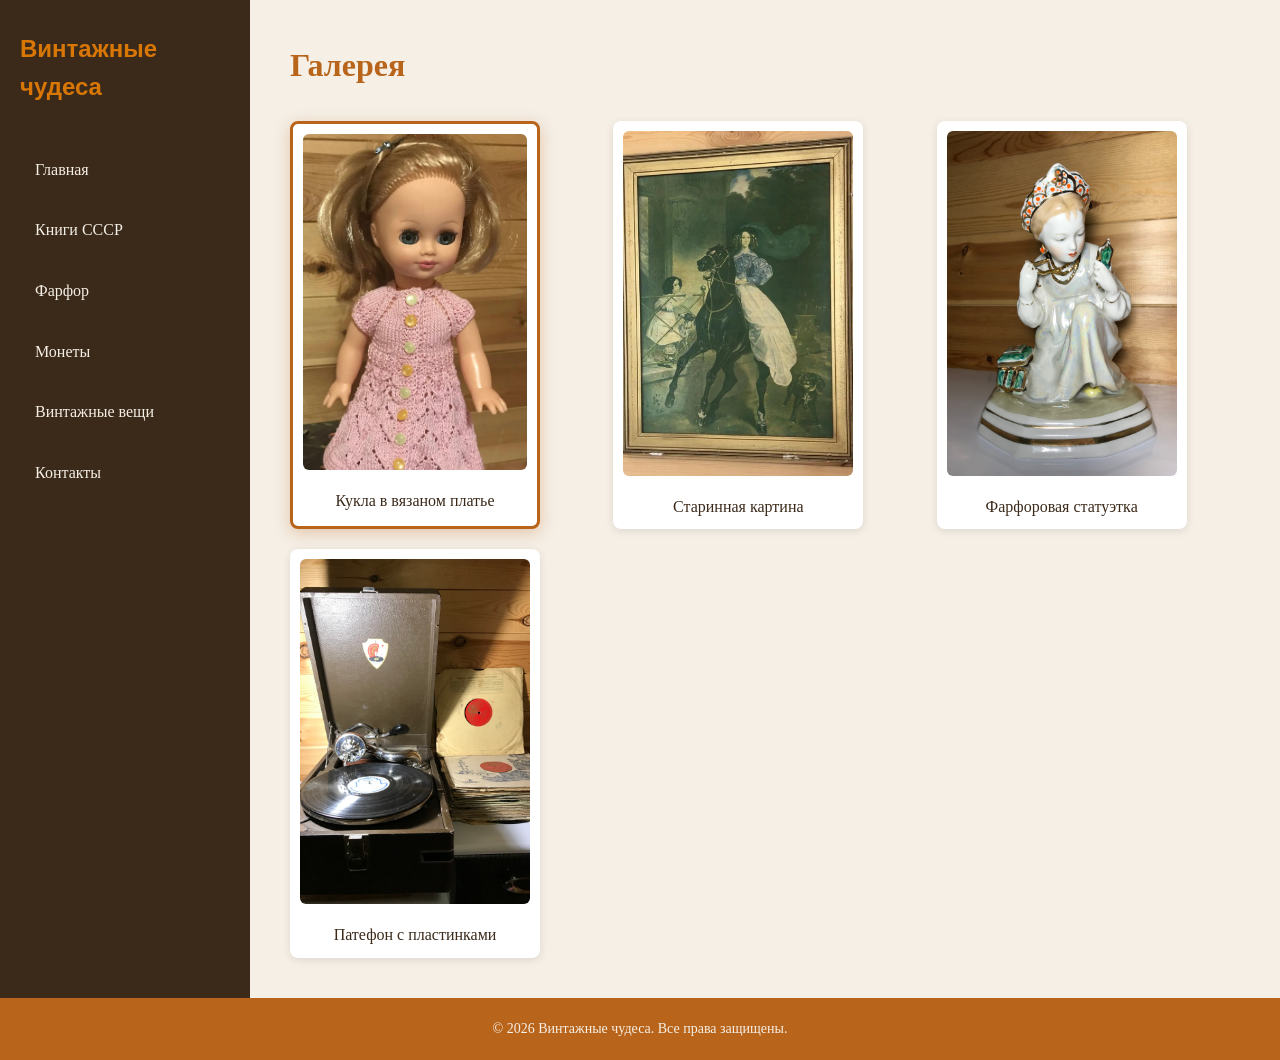
==== index.html @ d5fe7c1d "Добавила apple-touch-icon" ====
<!DOCTYPE html>
<html lang="ru">

<head>
  <meta charset="UTF-8">
  <meta name="viewport" content="width=device-width, initial-scale=1.0">
  <title>Винтажные чудеса — Главная</title>
  <link rel="stylesheet" href="style.css">
  <link rel="icon" type="image/png" href="favicon.png">
  <link rel="apple-touch-icon" href="apple-touch-icon.png">
</head>

<body>
  <div class="container">
    <!-- Боковое меню -->
    <aside class="sidebar">
      <h1 class="logo">Винтажные чудеса</h1>
      <nav class="menu" aria-label="Основное меню">
        <a href="#" class="menu-item">Главная</a>
        <a href="books.html" class="menu-item">Книги СССР</a>
        <a href="farfor.html" class="menu-item">Фарфор</a>
        <a href="money.html" class="menu-item">Монеты</a>
        <a href="vintagethings.html" class="menu-item">Винтажные вещи</a>
        <a href="contacts.html" class="menu-item">Контакты</a>
      </nav>
    </aside>

    <!-- Основной контент -->
    <main class="content">
      <header>
        <h2>Галерея</h2>
      </header>
      <section class="gallery">
        <article class="card card-featured">
          <figure>
            <img src="images/kukla.jpg" alt="Советская кукла в вязаном платье" loading="lazy">
            <figcaption>Кукла в вязаном платье</figcaption>
          </figure>
        </article>

        <article class="card">
          <figure>
            <img src="images/kartina.jpg" alt="Старинная картина в золочёной раме" loading="lazy">
            <figcaption>Старинная картина</figcaption>
          </figure>
        </article>

        <article class="card">
          <figure>
            <img src="images/farfor.jpg" alt="Фарфоровая статуэтка девушки с зеркалом" loading="lazy">
            <figcaption>Фарфоровая статуэтка</figcaption>
          </figure>
        </article>

        <article class="card">
          <figure>
            <img src="images/patefon.jpg" alt="Советский патефон с пластинками" loading="lazy">
            <figcaption>Патефон с пластинками</figcaption>
          </figure>
        </article>

      </section>

    </main>
  </div>

  <!-- Подвал -->
  <footer class="footer">
    <p>© 2026 Винтажные чудеса. Все права защищены.</p>
  </footer>

</body>

</html>
---- style.css ----
* {
  box-sizing: border-box;
  margin: 0;
  padding: 0;
}

/* ===== Цвета и шрифт ===== */
:root {
  --color-bg: #f5efe6;
  --color-text: #3b2a1a;
  --color-accent: #b8651b;
  --color-hover: #d97706;
  --font-main: Georgia, serif;
  --color-white: #fff;
  --shadow-card: 0 2px 8px rgba(0, 0, 0, 0.1);
  --shadow-card-hover: 0 8px 20px rgba(0, 0, 0, 0.15);
}

/* ===== Базовые стили ===== */
body {
  font-family: var(--font-main);
  background-color: var(--color-bg);
  color: var(--color-text);
  line-height: 1.6;
}

/* ===== Контейнер ===== */
.container {
  display: flex;
  min-height: 100vh;
}

/* ===== Боковое меню ===== */
.sidebar {
  width: 250px;
  background-color: var(--color-text);
  color: var(--color-bg);
  padding: 30px 20px;
}

.logo {
  font-size: 24px;
  color: var(--color-hover);
  margin-bottom: 40px;
  font-family: 'Helvetica Neue', Arial, sans-serif;
}

.menu {
  display: flex;
  flex-direction: column;
  gap: 15px;
}

.menu-item {
  color: var(--color-bg);
  text-decoration: none;
  padding: 10px 15px;
  border-radius: 6px;
  transition: all 0.3s;
}

.menu-item:hover {
  background-color: var(--color-hover);
  color: var(--color-white);
}

/* ===== Основной контент ===== */
.content {
  flex: 1;
  padding: 40px;
}

.content h2 {
  font-size: 32px;
  color: var(--color-accent);
  margin-bottom: 30px;
}

/* ===== Галерея ===== */
.gallery {
  display: grid;
  grid-template-columns: repeat(3, 1fr);
  gap: 20px;
}

/* ===== Карточки ===== */
.card {
  background-color: var(--color-white);
  padding: 10px;
  border-radius: 8px;
  box-shadow: var(--shadow-card);
  font-size: 16px;
  max-width: 250px;
  text-align: center;
  display: flex;
  flex-direction: column;
  transition: transform 0.3s, box-shadow 0.3s;
  overflow: hidden;
}

.card:hover {
  transform: translateY(-5px);
  box-shadow: var(--shadow-card-hover);
}

.card-featured {
  border: 3px solid var(--color-accent);
  box-shadow: 0 4px 16px rgba(184, 101, 27, 0.3);
}

.card img {
  width: 100%;
  aspect-ratio: 2 / 3;
  object-fit: cover;
  object-position: center top;
  border-radius: 6px;
  margin-bottom: 10px;
  transition: transform 0.3s;
}

.card:hover img {
  transform: scale(1.05);
}

.card p {
  margin: 0;
  font-size: 16px;
  color: var(--color-text);
}

/* ===== Подвал ===== */
.footer {
  background-color: var(--color-accent);
  color: var(--color-bg);
  text-align: center;
  padding: 20px;
  font-size: 14px;
}

/* ===== Страница Контакты ===== */
.contacts {
  display: flex;
  gap: 30px;
  align-items: flex-start;
  flex-wrap: wrap;
}

.shop-image {
  width: 100%;
  max-width: 400px;
  border-radius: 8px;
  box-shadow: 0 10px 30px rgba(0, 0, 0, 0.5);
}

.shop1-image {
  width: 100%;
  max-width: 400px;
  border-radius: 8px;
  box-shadow: 0 10px 30px rgba(0, 0, 0, 0.5);
}

.contacts-info {
  flex: 1;
  min-width: 250px;
}

.contacts-info p {
  margin-bottom: 15px;
  font-size: 18px;
}

.form-title {
  font-size: 24px;
  color: var(--color-accent);
  margin-bottom: 20px;
}

/* ===== Форма обратной связи ===== */
.contact-form {
  display: flex;
  flex-direction: column;
  gap: 15px;
  max-width: 550px;
  margin-top: 30px;
}

.contact-form label {
  font-weight: 600;
  color: var(--color-text);
}

.contact-form input,
.contact-form textarea {
  padding: 12px;
  border: 1px solid var(--color-accent);
  border-radius: 6px;
  font-size: 16px;
  font-family: inherit;
}

.contact-form textarea {
  min-height: 120px;
  resize: vertical;
}

.contact-form button {
  padding: 12px 24px;
  background-color: var(--color-accent);
  color: var(--color-white);
  border: none;
  border-radius: 6px;
  font-size: 16px;
  cursor: pointer;
  transition: background-color 0.3s;
}

.contact-form button:hover {
  background-color: var(--color-hover);
  transform: scale(1.02);
}

/* ===== Адаптив для телефона ===== */
@media (max-width: 600px) {
  .container {
    flex-direction: column;
  }

  .sidebar {
    width: 100%;
    padding: 20px;
  }

  .logo {
    font-size: 20px;
    margin-bottom: 20px;
  }

  .menu {
    flex-direction: row;
    flex-wrap: wrap;
    gap: 10px;
  }

  .menu-item {
    padding: 8px 12px;
    font-size: 14px;
  }

  .content {
    padding: 20px;
  }

  .content h2 {
    font-size: 24px;
    margin-bottom: 20px;
  }

  .gallery {
    grid-template-columns: 1fr;
    gap: 15px;
  }

  .card {
    max-width: 100%;
    font-size: 16px;
    padding: 20px 15px;
  }
}
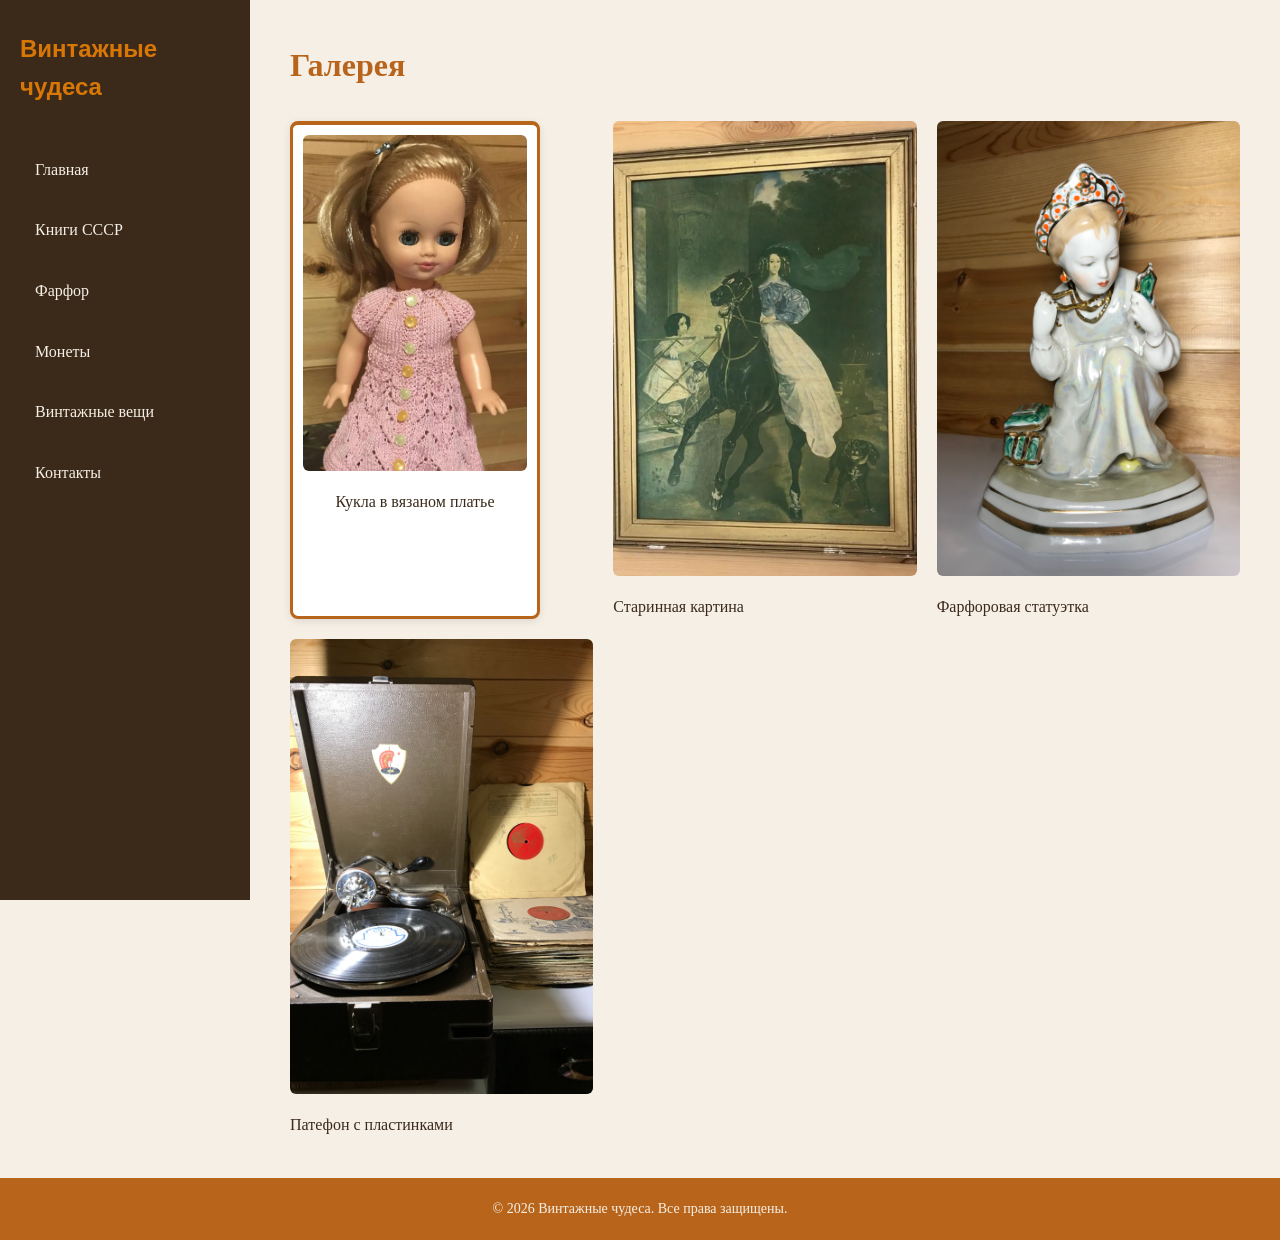
==== commit 62b147a2: "Добавила кнопку Наверх с JavaScript" ====
--- a/index.html
+++ b/index.html
@@ -9,7 +9,9 @@
   <link rel="icon" type="image/png" href="favicon.png">
   <link rel="apple-touch-icon" href="apple-touch-icon.png">
 </head>
-
+<!-- Кнопка "Наверх" -->
+<button class="button-up" aria-label="Наверх">↑</button>
+<script src="script.js"></script>
 <body>
   <div class="container">
     <!-- Боковое меню -->
--- a/style.css
+++ b/style.css
@@ -36,6 +36,10 @@
   background-color: var(--color-text);
   color: var(--color-bg);
   padding: 30px 20px;
+  position: sticky;
+  top: 0;
+  height: 100vh;
+  overflow-y: auto;
 }
 
 .logo {
@@ -84,7 +88,8 @@
 }
 
 /* ===== Карточки ===== */
-.card {
+.card:first-child {
+  border-top: 4px solid var(--color-accent);
   background-color: var(--color-white);
   padding: 10px;
   border-radius: 8px;
@@ -196,6 +201,13 @@
   border-radius: 6px;
   font-size: 16px;
   font-family: inherit;
+}
+
+.contact-form input:focus,
+.contact-form textarea:focus {
+  outline: none;
+  border-color: var(--color-hover);
+  box-shadow: 0 0 0 3px rgba(217, 119, 6, 0.2);
 }
 
 .contact-form textarea {
@@ -214,9 +226,48 @@
   transition: background-color 0.3s;
 }
 
+.contact-form button:active {
+  transform: scale(0.98);
+}
+
 .contact-form button:hover {
   background-color: var(--color-hover);
   transform: scale(1.02);
+}
+
+::selection {
+  background-color: var(--color-accent);
+  color: var(--color-white);
+}
+
+/* ===== Кнопка "Наверх" ===== */
+.button-up {
+  position: fixed;
+  bottom: 30px;
+  right: 30px;
+  width: 50px;
+  height: 50px;
+  border-radius: 50%;
+  background-color: var(--color-accent);
+  color: var(--color-white);
+  border: none;
+  font-size: 24px;
+  cursor: pointer;
+  box-shadow: 0 4px 12px rgba(0, 0, 0, 0.2);
+  transition: background-color 0.3s, transform 0.3s, opacity 0.3s;
+  opacity: 0;
+  visibility: hidden;
+  z-index: 100;
+}
+
+.button-up.visible {
+  opacity: 1;
+  visibility: visible;
+}
+
+.button-up:hover {
+  background-color: var(--color-hover);
+  transform: translateY(-3px);
 }
 
 /* ===== Адаптив для телефона ===== */
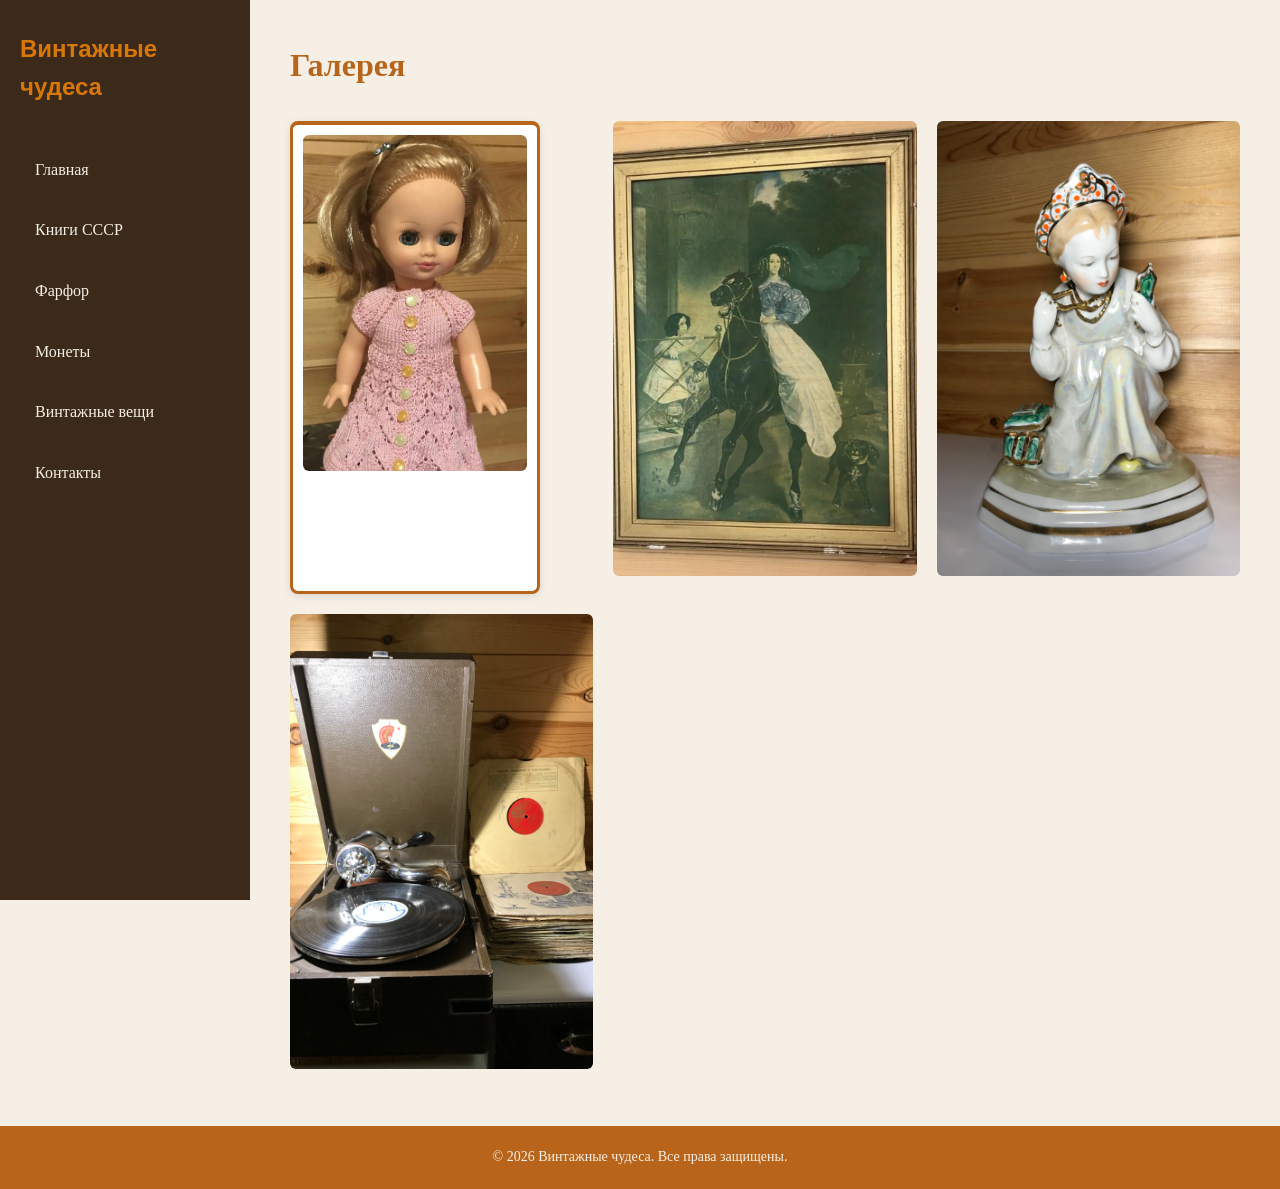
==== commit 0083d049: "Добавила подпись поверх карточки при наведении" ====
--- a/index.html
+++ b/index.html
@@ -9,9 +9,7 @@
   <link rel="icon" type="image/png" href="favicon.png">
   <link rel="apple-touch-icon" href="apple-touch-icon.png">
 </head>
-<!-- Кнопка "Наверх" -->
-<button class="button-up" aria-label="Наверх">↑</button>
-<script src="script.js"></script>
+
 <body>
   <div class="container">
     <!-- Боковое меню -->
@@ -34,28 +32,28 @@
       </header>
       <section class="gallery">
         <article class="card card-featured">
-          <figure>
+          <figure class="card-figure">
             <img src="images/kukla.jpg" alt="Советская кукла в вязаном платье" loading="lazy">
             <figcaption>Кукла в вязаном платье</figcaption>
           </figure>
         </article>
 
         <article class="card">
-          <figure>
+          <figure class="card-figure">
             <img src="images/kartina.jpg" alt="Старинная картина в золочёной раме" loading="lazy">
             <figcaption>Старинная картина</figcaption>
           </figure>
         </article>
 
         <article class="card">
-          <figure>
+          <figure class="card-figure">
             <img src="images/farfor.jpg" alt="Фарфоровая статуэтка девушки с зеркалом" loading="lazy">
             <figcaption>Фарфоровая статуэтка</figcaption>
           </figure>
         </article>
 
         <article class="card">
-          <figure>
+          <figure class="card-figure">
             <img src="images/patefon.jpg" alt="Советский патефон с пластинками" loading="lazy">
             <figcaption>Патефон с пластинками</figcaption>
           </figure>
@@ -71,6 +69,10 @@
     <p>© 2026 Винтажные чудеса. Все права защищены.</p>
   </footer>
 
+<!-- Кнопка "Наверх" -->
+  <button class="button-up" aria-label="Наверх">↑</button>
+  <script src="script.js"></script>
+
 </body>
 
 </html>
--- a/style.css
+++ b/style.css
@@ -87,6 +87,29 @@
   gap: 20px;
 }
 
+/* ===== Подпись поверх карточки ===== */
+.card-figure {
+  position: relative;
+  margin: 0;
+}
+
+.card-figure figcaption {
+  position: absolute;
+  bottom: 10px;
+  left: 10px;
+  right: 10px;
+  background-color: rgba(59, 42, 26, 0.85);
+  color: var(--color-white);
+  padding: 10px;
+  border-radius: 6px;
+  font-size: 14px;
+  opacity: 0;
+  transition: opacity 0.3s;
+}
+
+.card:hover .card-figure figcaption {
+  opacity: 1;
+}
 /* ===== Карточки ===== */
 .card:first-child {
   border-top: 4px solid var(--color-accent);
@@ -127,12 +150,6 @@
   transform: scale(1.05);
 }
 
-.card p {
-  margin: 0;
-  font-size: 16px;
-  color: var(--color-text);
-}
-
 /* ===== Подвал ===== */
 .footer {
   background-color: var(--color-accent);
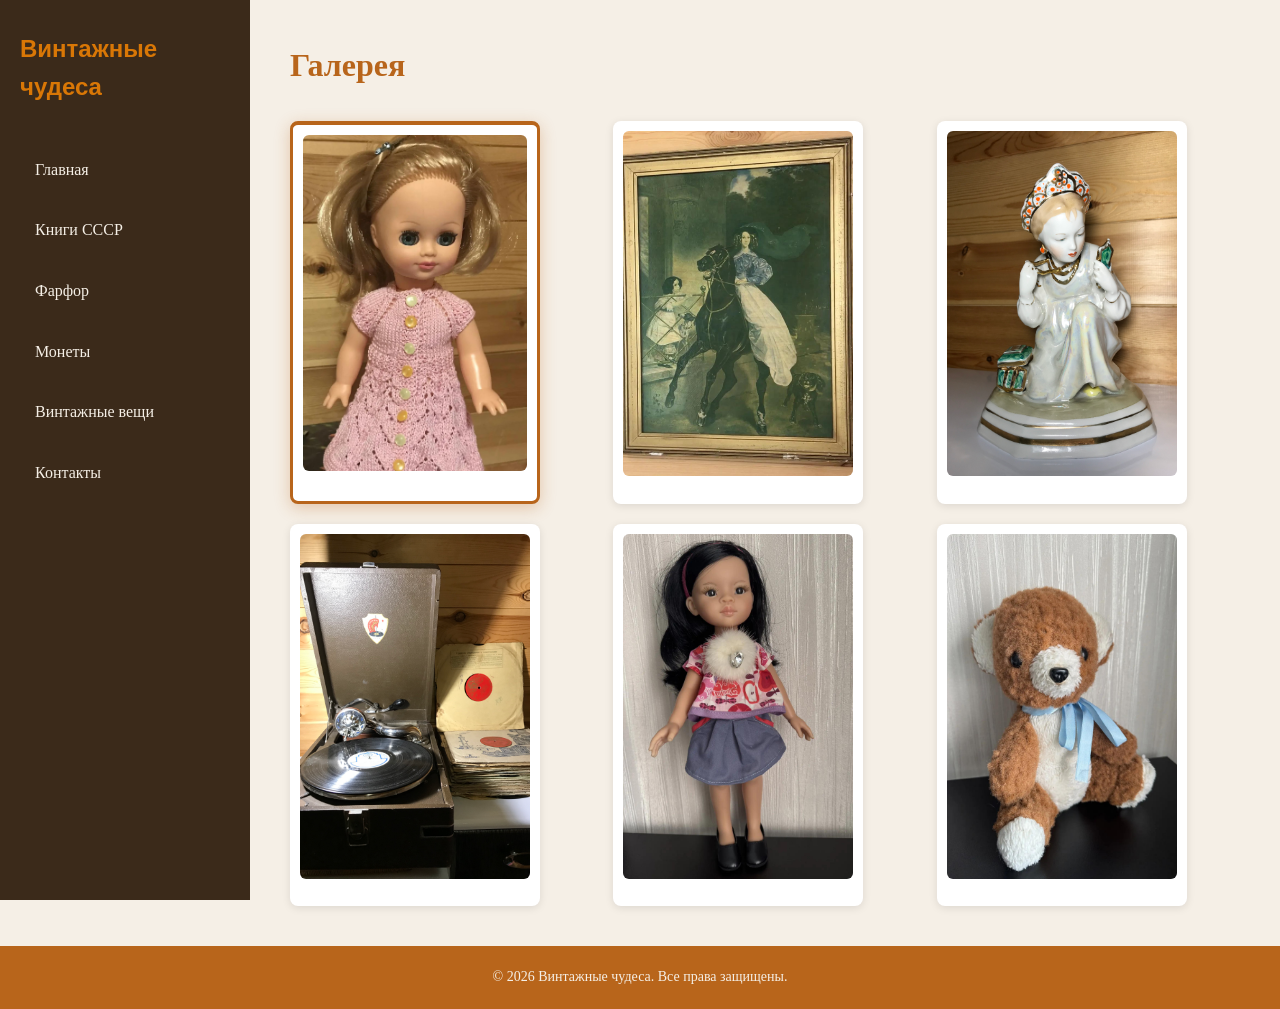
==== commit 585920e5: "Добавила две карточки и grid-auto-flow: dense" ====
--- a/index.html
+++ b/index.html
@@ -59,6 +59,20 @@
           </figure>
         </article>
 
+        <article class="card">
+  <figure class="card-figure">
+    <img src="images/kukla2.jpg" alt="Paola Reina" loading="lazy">
+    <figcaption>Paola Reina</figcaption>
+  </figure>
+</article>
+
+<article class="card">
+  <figure class="card-figure">
+    <img src="images/beerussr.jpg" alt="Плюшевый медведь 1975 год" loading="lazy">
+    <figcaption>Плюшевый медведь 1975 год</figcaption>
+  </figure>
+</article>
+
       </section>
 
     </main>
--- a/style.css
+++ b/style.css
@@ -16,6 +16,34 @@
   --shadow-card-hover: 0 8px 20px rgba(0, 0, 0, 0.15);
 }
 
+/* ===== Анимация появления ===== */
+@keyframes fadeInUp {
+  from {
+    opacity: 0;
+    transform: translateY(30px);
+  }
+
+  to {
+    opacity: 1;
+    transform: translateY(0);
+  }
+}
+
+/* ===== Пульсация кнопки ===== */
+@keyframes pulse {
+  0% {
+    box-shadow: 0 4px 12px rgba(0, 0, 0, 0.2);
+  }
+
+  50% {
+    box-shadow: 0 4px 20px rgba(184, 101, 27, 0.6);
+  }
+
+  100% {
+    box-shadow: 0 4px 12px rgba(0, 0, 0, 0.2);
+  }
+}
+
 /* ===== Базовые стили ===== */
 body {
   font-family: var(--font-main);
@@ -83,6 +111,7 @@
 /* ===== Галерея ===== */
 .gallery {
   display: grid;
+  grid-auto-flow: dense;
   grid-template-columns: repeat(3, 1fr);
   gap: 20px;
 }
@@ -110,9 +139,9 @@
 .card:hover .card-figure figcaption {
   opacity: 1;
 }
+
 /* ===== Карточки ===== */
-.card:first-child {
-  border-top: 4px solid var(--color-accent);
+.card {
   background-color: var(--color-white);
   padding: 10px;
   border-radius: 8px;
@@ -124,6 +153,27 @@
   flex-direction: column;
   transition: transform 0.3s, box-shadow 0.3s;
   overflow: hidden;
+  animation: fadeInUp 0.6s ease-out;
+}
+
+.card:first-child {
+  border-top: 4px solid var(--color-accent);
+}
+
+.card:nth-child(1) {
+  animation-delay: 0s;
+}
+
+.card:nth-child(2) {
+  animation-delay: 0.1s;
+}
+
+.card:nth-child(3) {
+  animation-delay: 0.2s;
+}
+
+.card:nth-child(4) {
+  animation-delay: 0.3s;
 }
 
 .card:hover {
@@ -195,6 +245,7 @@
   font-size: 24px;
   color: var(--color-accent);
   margin-bottom: 20px;
+  animation: fadeInUp 0.6s ease-out 0.2s both;
 }
 
 /* ===== Форма обратной связи ===== */
@@ -204,6 +255,7 @@
   gap: 15px;
   max-width: 550px;
   margin-top: 30px;
+  animation: fadeInUp 0.6s ease-out;
 }
 
 .contact-form label {
@@ -280,11 +332,23 @@
 .button-up.visible {
   opacity: 1;
   visibility: visible;
+  animation: pulse 2s ease-in-out infinite;
 }
 
 .button-up:hover {
   background-color: var(--color-hover);
   transform: translateY(-3px);
+}
+
+/* ===== Адаптив для планшета ===== */
+@media (min-width: 601px) and (max-width: 900px) {
+  .gallery {
+    grid-template-columns: repeat(2, 1fr);
+  }
+
+  .sidebar {
+    width: 200px;
+  }
 }
 
 /* ===== Адаптив для телефона ===== */
@@ -296,6 +360,9 @@
   .sidebar {
     width: 100%;
     padding: 20px;
+    position: static;
+    height: auto;
+    overflow-y: visible;
   }
 
   .logo {
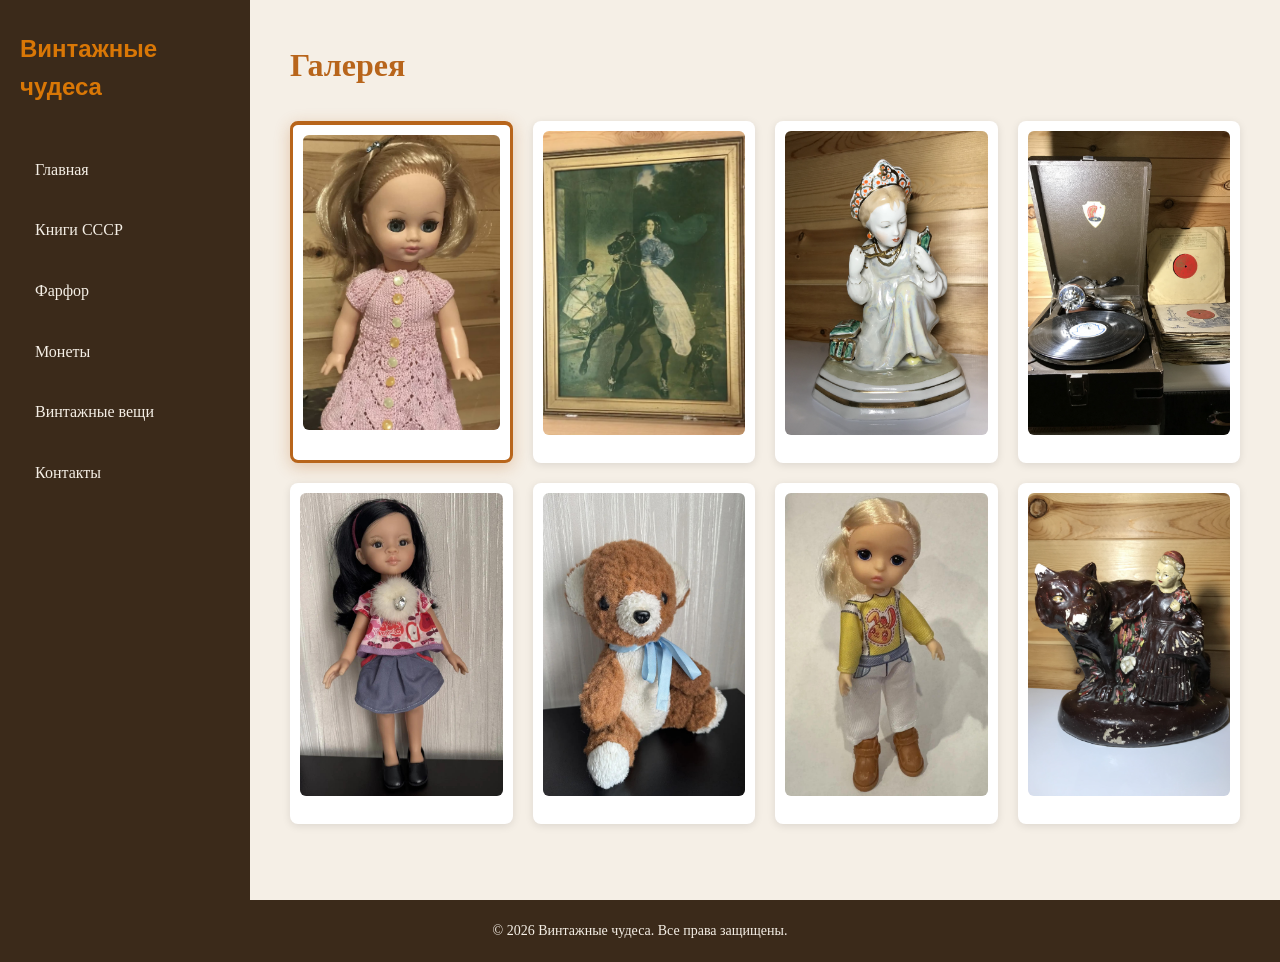
==== commit d8f3de33: "Добавила модальное окно на все страницы" ====
--- a/index.html
+++ b/index.html
@@ -83,10 +83,15 @@
     <p>© 2026 Винтажные чудеса. Все права защищены.</p>
   </footer>
 
+  <!-- Модальное окно -->
+  <div class="modal"></div>
+
 <!-- Кнопка "Наверх" -->
   <button class="button-up" aria-label="Наверх">↑</button>
   <script src="script.js"></script>
 
+ 
+
 </body>
 
 </html>
--- a/style.css
+++ b/style.css
@@ -202,7 +202,7 @@
 
 /* ===== Подвал ===== */
 .footer {
-  background-color: var(--color-accent);
+  background-color: var(--color-text);
   color: var(--color-bg);
   text-align: center;
   padding: 20px;
@@ -210,46 +210,48 @@
 }
 
 /* ===== Страница Контакты ===== */
-.contacts {
+.contacts-grid {
+  display: grid;
+  grid-template-columns: 1fr 1fr;
+  grid-template-areas:
+    "images info"
+    "images form-title"
+    "images form";
+  gap: 20px;
+  align-items: start;
+}
+
+.contacts-images {
+  grid-area: images;
   display: flex;
-  gap: 30px;
-  align-items: flex-start;
-  flex-wrap: wrap;
-}
-
-.shop-image {
+  flex-direction: column;
+  gap: 20px;
+  align-self: start;
+  /* ← не растягиваться */
+}
+
+.contacts-images .shop-image,
+.contacts-images .shop1-image {
   width: 100%;
   max-width: 400px;
-  border-radius: 8px;
-  box-shadow: 0 10px 30px rgba(0, 0, 0, 0.5);
-}
-
-.shop1-image {
-  width: 100%;
-  max-width: 400px;
-  border-radius: 8px;
-  box-shadow: 0 10px 30px rgba(0, 0, 0, 0.5);
+  /* ← ограничение ширины */
+  height: auto;
+  /* ← не растягивать по высоте */
 }
 
 .contacts-info {
-  flex: 1;
-  min-width: 250px;
-}
-
-.contacts-info p {
-  margin-bottom: 15px;
-  font-size: 18px;
+  grid-area: info;
+  font-size: 20px;
+  /* ← ,больше, чем было */
 }
 
 .form-title {
-  font-size: 24px;
-  color: var(--color-accent);
-  margin-bottom: 20px;
-  animation: fadeInUp 0.6s ease-out 0.2s both;
+  grid-area: form-title;
 }
 
 /* ===== Форма обратной связи ===== */
 .contact-form {
+  grid-area: form;
   display: flex;
   flex-direction: column;
   gap: 15px;
@@ -340,6 +342,71 @@
   transform: translateY(-3px);
 }
 
+/* ===== Модальное окно ===== */
+.modal {
+  display: none;
+  position: fixed;
+  top: 0;
+  left: 0;
+  width: 100%;
+  height: 100%;
+  background-color: rgba(0, 0, 0, 0.7);
+  z-index: 1000;
+  align-items: center;
+  justify-content: center;
+}
+
+.modal.open {
+  display: flex;
+}
+
+.modal-content {
+  background-color: var(--color-white);
+  padding: 40px;
+  border-radius: 12px;
+  max-width: 500px;
+  width: 90%;
+  text-align: center;
+  animation: fadeInUp 0.3s ease-out;
+}
+
+.modal-content h2 {
+  color: var(--color-accent);
+  margin-bottom: 20px;
+}
+
+.modal-content p {
+  margin-bottom: 20px;
+  color: var(--color-text);
+}
+
+.modal-close {
+  padding: 12px 24px;
+  background-color: var(--color-accent);
+  color: var(--color-white);
+  border: none;
+  border-radius: 6px;
+  font-size: 16px;
+  cursor: pointer;
+  transition: background-color 0.3s;
+}
+
+.modal-close:hover {
+  background-color: var(--color-hover);
+}
+
+/* ===== Адаптив для больших экранов ===== */
+@media (min-width: 1200px) {
+  .content {
+    max-width: 1400px;
+    margin: 0 auto;
+  }
+
+  .gallery {
+    grid-template-columns: repeat(4, 1fr);
+  }
+}
+
 /* ===== Адаптив для планшета ===== */
 @media (min-width: 601px) and (max-width: 900px) {
   .gallery {
@@ -347,14 +414,54 @@
   }
 
   .sidebar {
-    width: 200px;
-  }
+    width: 180px;
+  }
+
+  .content {
+  padding: 20px;
+}
+
+.contacts-grid {
+  grid-template-columns: 1fr;
+  grid-template-areas:
+    "images"
+    "info"
+    "form-title"
+    "form";
+}
+
+.contact-form {
+  max-width: 100%;
+}
+
+.contacts-images .shop-image,
+.contacts-images .shop1-image {
+  max-width: 100%;
+}
 }
 
 /* ===== Адаптив для телефона ===== */
 @media (max-width: 600px) {
   .container {
     flex-direction: column;
+  }
+
+   .contacts-grid {
+    grid-template-columns: 1fr;      /* ← одна колонка */
+    grid-template-areas:
+      "images"
+      "info"
+      "form-title"
+      "form";
+  }
+
+  .contact-form {
+    max-width: 100%;
+  }
+
+  .contacts-images .shop-image,
+  .contacts-images .shop1-image {
+    max-width: 100%;
   }
 
   .sidebar {
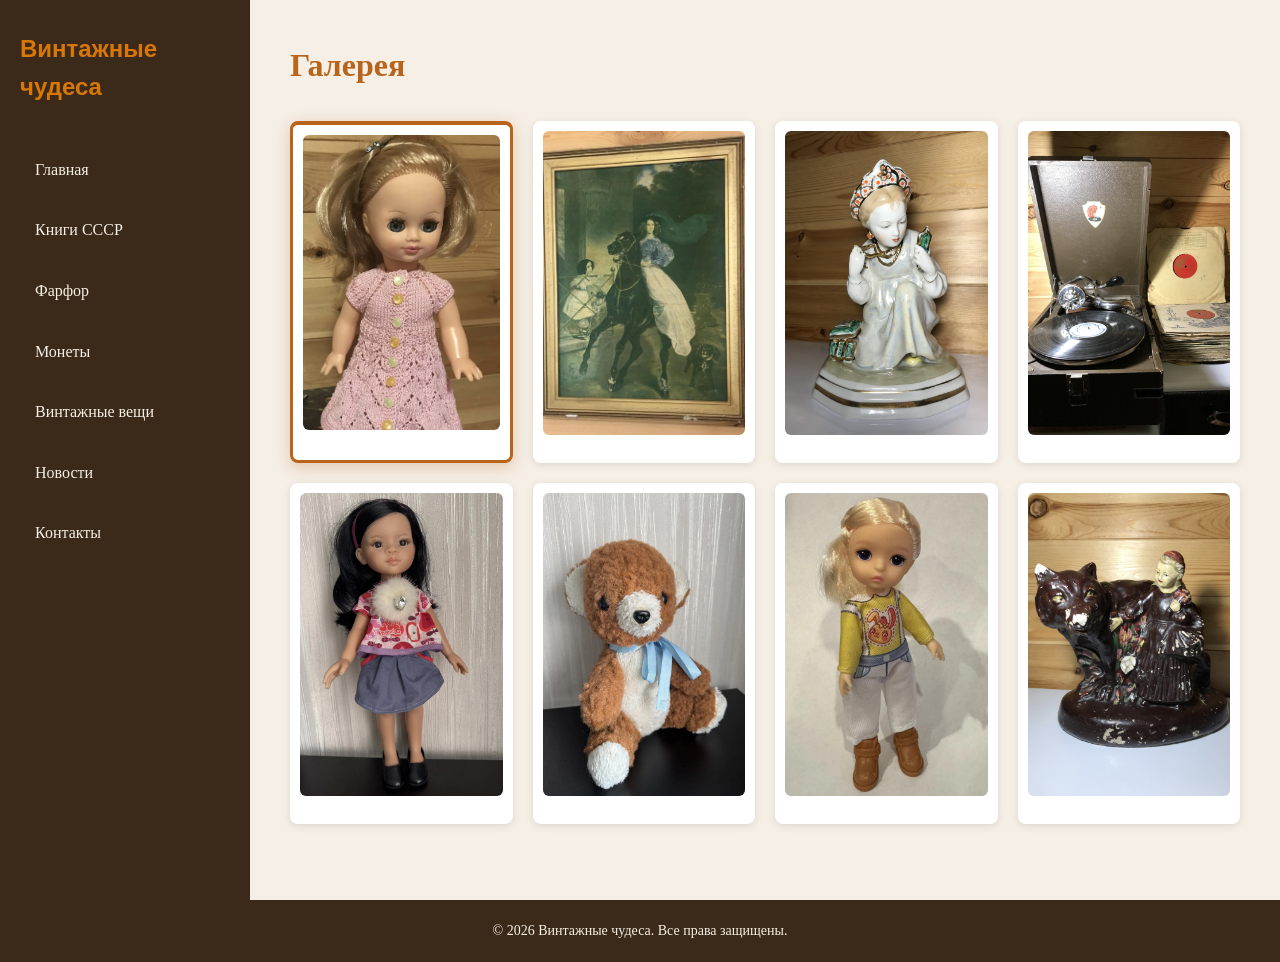
==== commit 8c9fad44: "Добавила страницу Новости и загрузку данных с API (GET)" ====
--- a/index.html
+++ b/index.html
@@ -21,6 +21,7 @@
         <a href="farfor.html" class="menu-item">Фарфор</a>
         <a href="money.html" class="menu-item">Монеты</a>
         <a href="vintagethings.html" class="menu-item">Винтажные вещи</a>
+        <a href="news.html" class="menu-item">Новости</a>
         <a href="contacts.html" class="menu-item">Контакты</a>
       </nav>
     </aside>
--- a/style.css
+++ b/style.css
@@ -395,6 +395,46 @@
   background-color: var(--color-hover);
 }
 
+/* === Уведомления (Toast) === */
+.toast-container {
+  position: fixed;
+  bottom: 20px;
+  right: 20px;
+  z-index: 1000;
+  display: flex;
+  flex-direction: column;
+  gap: 10px;
+}
+
+.toast {
+  background-color: #333;
+  color: #fff;
+  padding: 12px 20px;
+  border-radius: 8px;
+  box-shadow: 0 4px 12px rgba(0, 0, 0, 0.15);
+  font-family: inherit;
+  font-size: 14px;
+  opacity: 0;
+  transform: translateY(20px);
+  transition: opacity 0.3s ease, transform 0.3s ease;
+  max-width: 300px;
+}
+
+/* Класс, который делает уведомление видимым */
+.toast.show {
+  opacity: 1;
+  transform: translateY(0);
+}
+
+/* Разные цвета для разных статусов */
+.toast.success {
+  background-color: #2e7d32; /* Зелёный */
+}
+
+.toast.error {
+  background-color: #d32f2f; /* Красный */
+}
+
 /* ===== Адаптив для больших экранов ===== */
 @media (min-width: 1200px) {
   .content {
